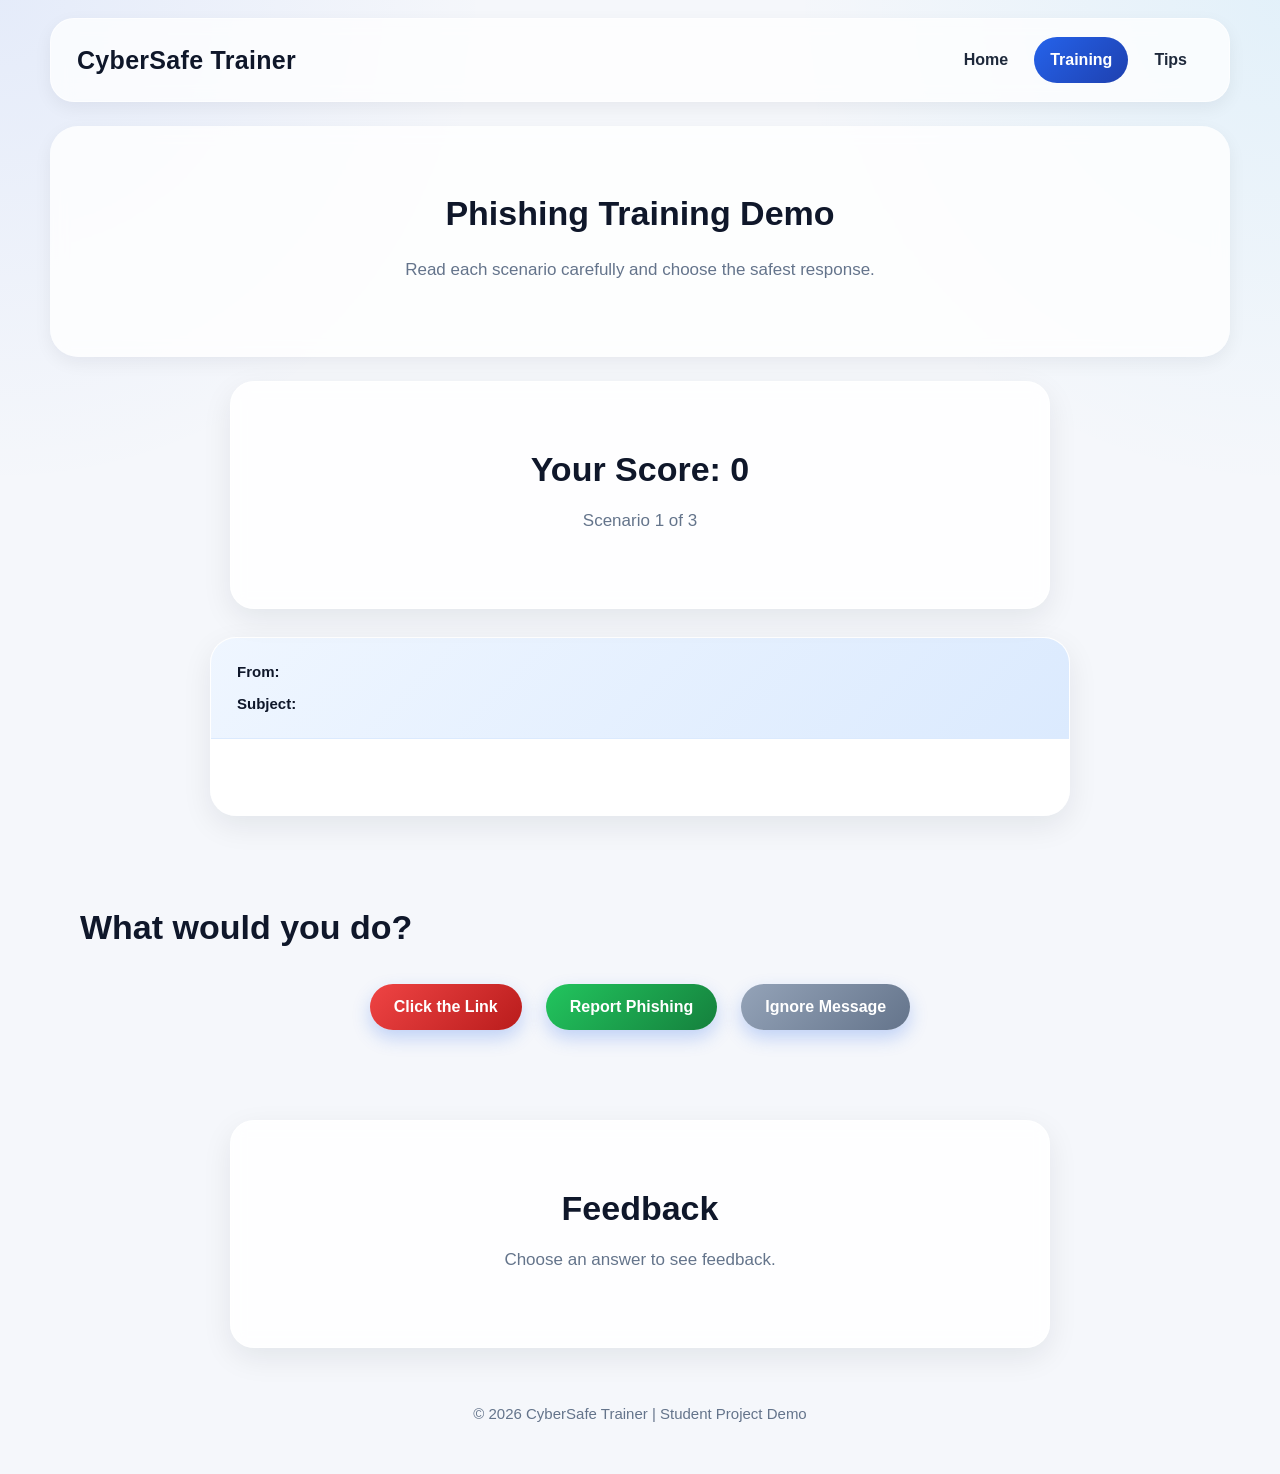
==== training.html @ 366821df "Add initial training HTML structure" ====
<!DOCTYPE html>
<html lang="en">
<head>
    <!-- Basic page settings -->
    <meta charset="UTF-8">
    <meta name="viewport" content="width=device-width, initial-scale=1.0">
    <title>CyberSafe Trainer - Training</title>
    <link rel="stylesheet" href="style.css">
</head>
<body>

    <!-- Header -->
    <header>
        <div class="logo">CyberSafe Trainer</div>
        <nav>
            <a href="index.html">Home</a>
            <a href="training.html" class="active-link">Training</a>
            <a href="tips.html">Tips</a>
        </nav>
    </header>

    <!-- Page title -->
    <section class="page-title">
        <h1>Phishing Training Demo</h1>
        <p>
            Read each scenario carefully and choose the safest response.
        </p>
    </section>

    <!-- Score box -->
    <section class="section score-box">
        <h2>Your Score: <span id="score">0</span></h2>
        <p>
            Scenario <span id="question-number">1</span> of
            <span id="total-questions">3</span>
        </p>
    </section>

    <!-- Scenario area -->
    <section class="email-box">
        <div class="email-header">
            <p><strong>From:</strong> <span id="sender"></span></p>
            <p><strong>Subject:</strong> <span id="subject"></span></p>
        </div>

        <div class="email-body">
            <p id="message"></p>
            <p>
                <a href="#" class="fake-link" id="link-text"></a>
            </p>
        </div>
    </section>

    <!-- Buttons -->
    <section class="section">
        <h2>What would you do?</h2>

        <div class="button-group">
            <button class="btn red-btn" onclick="checkAnswer('click')">Click the Link</button>
            <button class="btn green-btn" onclick="checkAnswer('report')">Report Phishing</button>
            <button class="btn gray-btn" onclick="checkAnswer('ignore')">Ignore Message</button>
        </div>
    </section>

    <!-- Feedback -->
    <section class="section feedback-box">
        <h2>Feedback</h2>
        <p id="feedback-text">Choose an answer to see feedback.</p>

        <button class="btn" id="next-btn" onclick="nextQuestion()" style="display: none;">
            Next Scenario
        </button>
    </section>

    <footer>
        <p>&copy; 2026 CyberSafe Trainer | Student Project Demo</p>
    </footer>

    <script src="script.js"></script>
</body>
</html>
---- style.css ----
* {
    margin: 0;
    padding: 0;
    box-sizing: border-box;
}
/* root colors
   Easy to change design palette here
*/
:root {
    --bg-color: #f5f7fb;
    --bg-light: #ffffff;
    --primary: #2563eb;
    --primary-dark: #1e40af;
    --secondary: #0f172a;
    --text-main: #1e293b;
    --text-soft: #64748b;
    --danger: #dc2626;
    --success: #16a34a;
    --neutral: #6b7280;
    --card-shadow: 0 10px 30px rgba(15, 23, 42, 0.08);
    --soft-shadow: 0 6px 18px rgba(15, 23, 42, 0.06);
    --radius-lg: 22px;
    --radius-md: 16px;
    --radius-sm: 12px;
    --max-width: 1180px;
}

body {
    font-family: "Segoe UI", Arial, sans-serif;
    background:
        radial-gradient(circle at top left, rgba(37, 99, 235, 0.08), transparent 25%),
        radial-gradient(circle at top right, rgba(14, 165, 233, 0.08), transparent 25%),
        var(--bg-color);
    color: var(--text-main);
    line-height: 1.6;
}

/* global container feel
  */
.section,
.page-title,
.hero-content,
header,
footer,
.email-box,
.score-box,
.feedback-box {
    width: 100%;
}

header {
    max-width: var(--max-width);
    margin: 18px auto 0;
    padding: 18px 26px;
    background: rgba(255, 255, 255, 0.75);
    backdrop-filter: blur(10px);
    border: 1px solid rgba(255, 255, 255, 0.6);
    border-radius: 24px;
    box-shadow: var(--soft-shadow);

    display: flex;
    justify-content: space-between;
    align-items: center;
    flex-wrap: wrap;
}

/* Logo text */
.logo {
    font-size: 25px;
    font-weight: 800;
    color: var(--secondary);
    letter-spacing: 0.3px;
}

/* Navigation area */
nav {
    display: flex;
    align-items: center;
    gap: 10px;
    flex-wrap: wrap;
}

/* Navigation links */
nav a {
    text-decoration: none;
    color: var(--text-main);
    padding: 10px 16px;
    border-radius: 999px;
    font-weight: 600;
    transition: all 0.25s ease;
}

/* Hover effect */
nav a:hover {
    background-color: rgba(37, 99, 235, 0.08);
    color: var(--primary);
}

/* Active link */
.active-link {
    background: linear-gradient(135deg, var(--primary), var(--primary-dark));
    color: white;
}

.hero {
    max-width: var(--max-width);
    margin: 26px auto 0;
    padding: 90px 30px;
    border-radius: 34px;
    overflow: hidden;
    position: relative;

    background:
        linear-gradient(135deg, rgba(15, 23, 42, 0.92), rgba(37, 99, 235, 0.88)),
        url('') center/cover no-repeat;

    box-shadow: 0 18px 45px rgba(37, 99, 235, 0.18);
}

/* Decorative blur circles */
.hero::before,
.hero::after {
    content: "";
    position: absolute;
    border-radius: 50%;
    filter: blur(20px);
    opacity: 0.35;
}

.hero::before {
    width: 220px;
    height: 220px;
    background: #60a5fa;
    top: -50px;
    right: -30px;
}

.hero::after {
    width: 180px;
    height: 180px;
    background: #22d3ee;
    bottom: -40px;
    left: -20px;
}

/* Hero content */
.hero-content {
    position: relative;
    z-index: 1;
    max-width: 800px;
    margin: 0 auto;
    text-align: center;
    color: white;
}

/* Hero heading */
.hero h1 {
    font-size: 48px;
    line-height: 1.15;
    margin-bottom: 20px;
    font-weight: 800;
}

/* Hero paragraph */
.hero p {
    font-size: 18px;
    color: rgba(255, 255, 255, 0.92);
    max-width: 700px;
    margin: 0 auto 30px;
}

/* 
 general section blocks
 */
.section,
.page-title {
    max-width: var(--max-width);
    margin: 24px auto 0;
    padding: 60px 30px;
}

/* Page title box */
.page-title {
    text-align: center;
    background: rgba(255, 255, 255, 0.8);
    border-radius: 28px;
    box-shadow: var(--soft-shadow);
    backdrop-filter: blur(8px);
}

/* Light section */
.light-section {
    background: rgba(255, 255, 255, 0.8);
    border-radius: 28px;
    box-shadow: var(--soft-shadow);
    backdrop-filter: blur(8px);
}

/* Section titles */
.section h2,
.page-title h1 {
    font-size: 34px;
    color: var(--secondary);
    margin-bottom: 16px;
}

/* Paragraphs */
.section p,
.page-title p {
    max-width: 850px;
    margin: 0 auto 14px;
    color: var(--text-soft);
    font-size: 17px;
}

/* buttons*/
.btn {
    display: inline-block;
    border: none;
    cursor: pointer;
    text-decoration: none;
    padding: 14px 24px;
    border-radius: 999px;
    font-size: 16px;
    font-weight: 700;
    transition: transform 0.2s ease, box-shadow 0.2s ease, opacity 0.2s ease;
    background: linear-gradient(135deg, var(--primary), var(--primary-dark));
    color: white;
    box-shadow: 0 8px 18px rgba(37, 99, 235, 0.25);
    margin: 6px;
}

.btn:hover {
    transform: translateY(-2px);
    opacity: 0.96;
}

/* Different action buttons */
.red-btn {
    background: linear-gradient(135deg, #ef4444, #b91c1c);
}

.green-btn {
    background: linear-gradient(135deg, #22c55e, #15803d);
}

.gray-btn {
    background: linear-gradient(135deg, #94a3b8, #64748b);
}

.card-container {
    display: flex;
    justify-content: center;
    align-items: stretch;
    flex-wrap: wrap;
    gap: 22px;
    margin-top: 30px;
}

/* Main card */
.card {
    width: 320px;
    background: rgba(255, 255, 255, 0.9);
    backdrop-filter: blur(8px);
    padding: 28px;
    border-radius: var(--radius-lg);
    box-shadow: var(--card-shadow);
    border: 1px solid rgba(255, 255, 255, 0.6);
    transition: transform 0.25s ease, box-shadow 0.25s ease;
    text-align: left;
}

.card:hover,
.small-card:hover {
    transform: translateY(-6px);
    box-shadow: 0 16px 35px rgba(15, 23, 42, 0.12);
}

/* Small card */
.small-card {
    width: 250px;
    background: rgba(255, 255, 255, 0.92);
    padding: 24px;
    border-radius: var(--radius-md);
    box-shadow: var(--card-shadow);
    border: 1px solid rgba(255, 255, 255, 0.7);
    text-align: center;
    transition: transform 0.25s ease, box-shadow 0.25s ease;
}

/* Card headings */
.card h3,
.small-card h3 {
    color: var(--secondary);
    margin-bottom: 12px;
    font-size: 22px;
}

/* Card text */
.card p,
.small-card p {
    color: var(--text-soft);
    font-size: 15.5px;
}


.score-box,
.feedback-box {
    max-width: 820px;
    margin: 24px auto 0;
    background: rgba(255, 255, 255, 0.88);
    backdrop-filter: blur(8px);
    border-radius: 24px;
    box-shadow: var(--card-shadow);
    border: 1px solid rgba(255, 255, 255, 0.6);
    text-align: center;
}

.score-box h2,
.feedback-box h2 {
    margin-bottom: 10px;
}


.email-box {
    max-width: 860px;
    margin: 28px auto 0;
    background: rgba(255, 255, 255, 0.94);
    border-radius: 26px;
    box-shadow: var(--card-shadow);
    overflow: hidden;
    border: 1px solid rgba(255, 255, 255, 0.75);
}

/* Email header */
.email-header {
    background: linear-gradient(135deg, #eff6ff, #dbeafe);
    padding: 22px 26px;
    border-bottom: 1px solid #dbeafe;
    text-align: left;
}

.email-header p {
    color: var(--secondary);
    margin-bottom: 8px;
    font-size: 15px;
}

.email-header p:last-child {
    margin-bottom: 0;
}

/* Email body */
.email-body {
    padding: 30px 28px;
    text-align: left;
}

.email-body p {
    margin-bottom: 16px;
    color: var(--text-main);
    font-size: 16px;
}

/* Suspicious link */
.fake-link {
    color: var(--danger);
    text-decoration: underline;
    word-break: break-all;
    font-weight: 600;
}



.warning-list {
    max-width: 650px;
    margin: 24px auto 0;
    padding-left: 22px;
    text-align: left;
}

.warning-list li {
    margin-bottom: 12px;
    color: var(--text-main);
}

/* Centered checklist */
.centered-list {
    display: inline-block;
}


.button-group {
    display: flex;
    justify-content: center;
    flex-wrap: wrap;
    gap: 12px;
    margin-top: 24px;
}


.result-box {
    padding: 50px 30px;
    text-align: center;
}

.result-box h2 {
    font-size: 34px;
    color: var(--secondary);
    margin-bottom: 18px;
}

.result-box p {
    font-size: 17px;
    color: var(--text-soft);
    margin-bottom: 14px;
}


footer {
    max-width: var(--max-width);
    margin: 30px auto 24px;
    padding: 24px 20px;
    text-align: center;
    color: var(--text-soft);
    font-size: 15px;
}


@media (max-width: 992px) {
    .hero h1 {
        font-size: 40px;
    }

    .section h2,
    .page-title h1 {
        font-size: 30px;
    }
}

@media (max-width: 768px) {
    header {
        justify-content: center;
        text-align: center;
        gap: 14px;
    }

    nav {
        justify-content: center;
    }

    .hero {
        padding: 70px 22px;
        border-radius: 26px;
    }

    .hero h1 {
        font-size: 32px;
    }

    .hero p {
        font-size: 16px;
    }

    .section,
    .page-title {
        padding: 42px 20px;
    }

    .card,
    .small-card {
        width: 100%;
        max-width: 420px;
    }

    .button-group {
        flex-direction: column;
        align-items: center;
    }

    .btn {
        width: 100%;
        max-width: 320px;
    }

    .email-header,
    .email-body {
        padding-left: 20px;
        padding-right: 20px;
    }
}
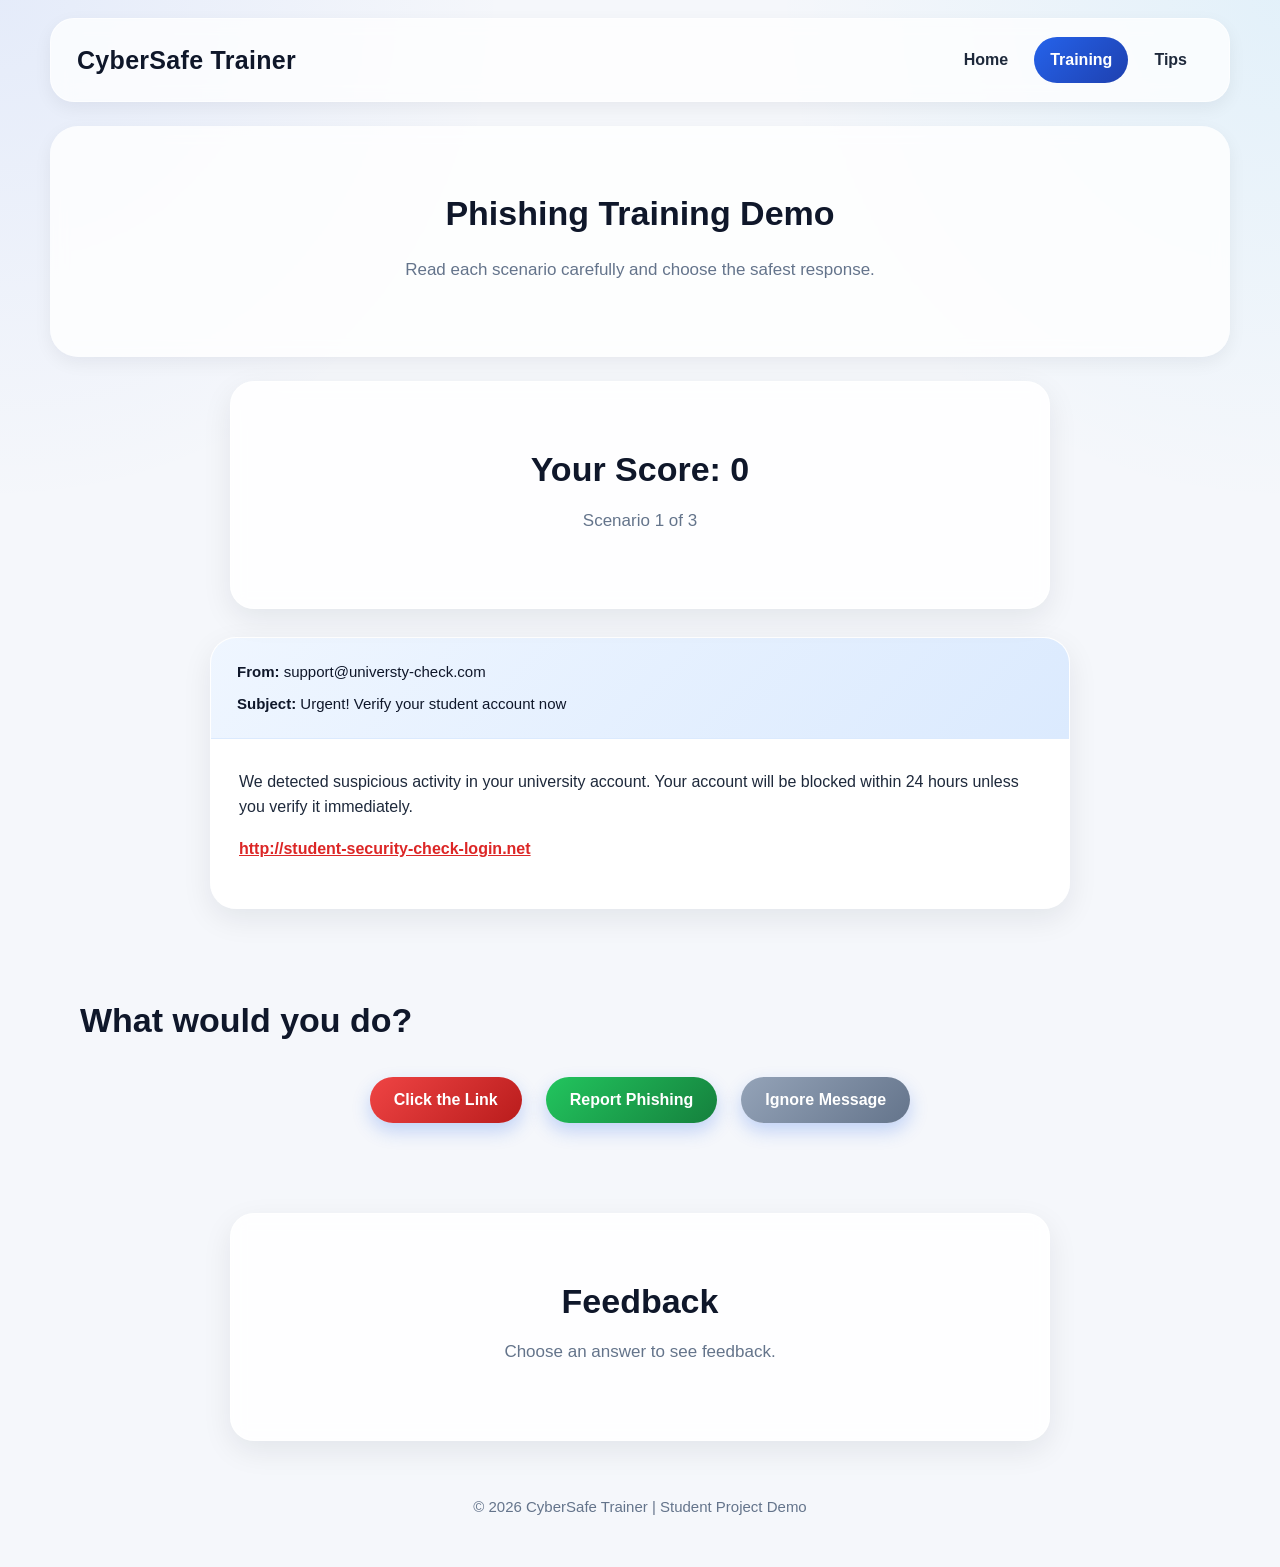
==== commit 8998eeca: "Add id to actions section in training.html" ====
--- a/training.html
+++ b/training.html
@@ -52,7 +52,7 @@
     </section>
 
     <!-- Buttons -->
-    <section class="section">
+    <section class="section" id="actions-section">
         <h2>What would you do?</h2>
 
         <div class="button-group">
